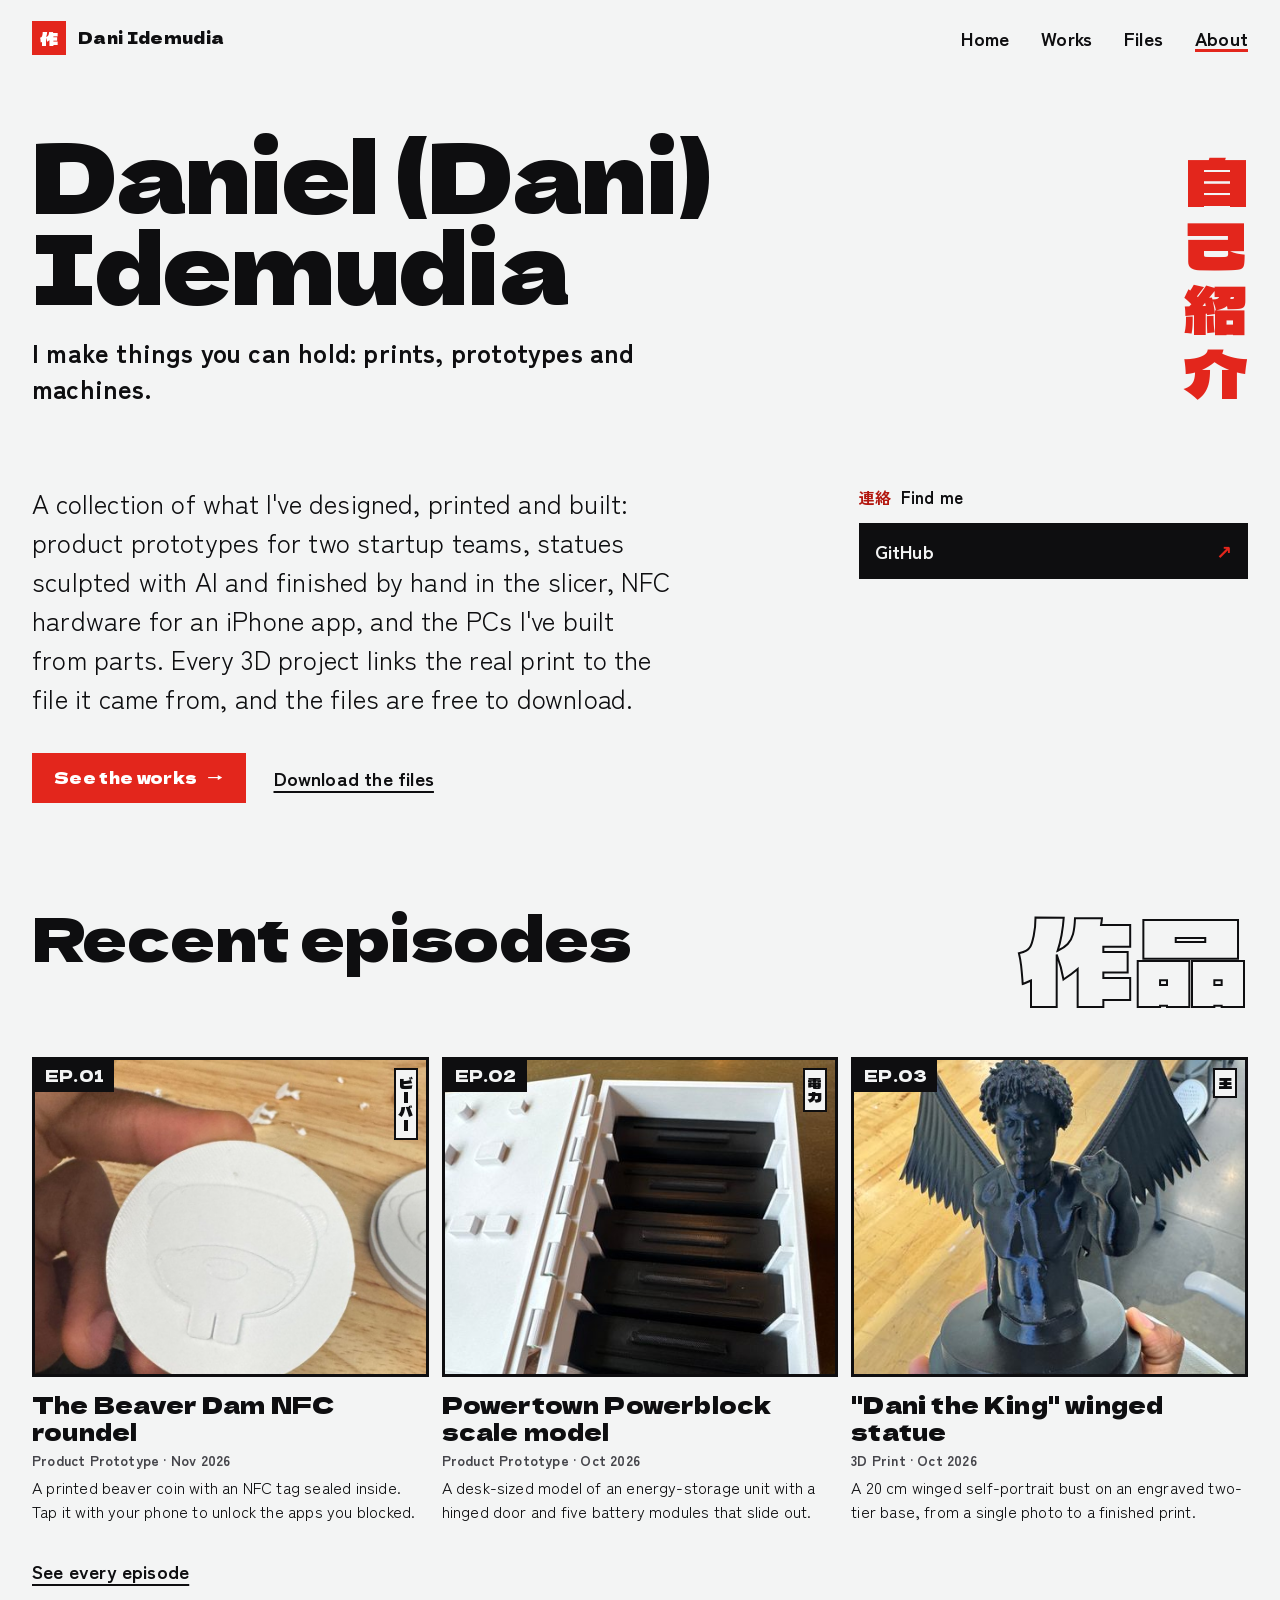
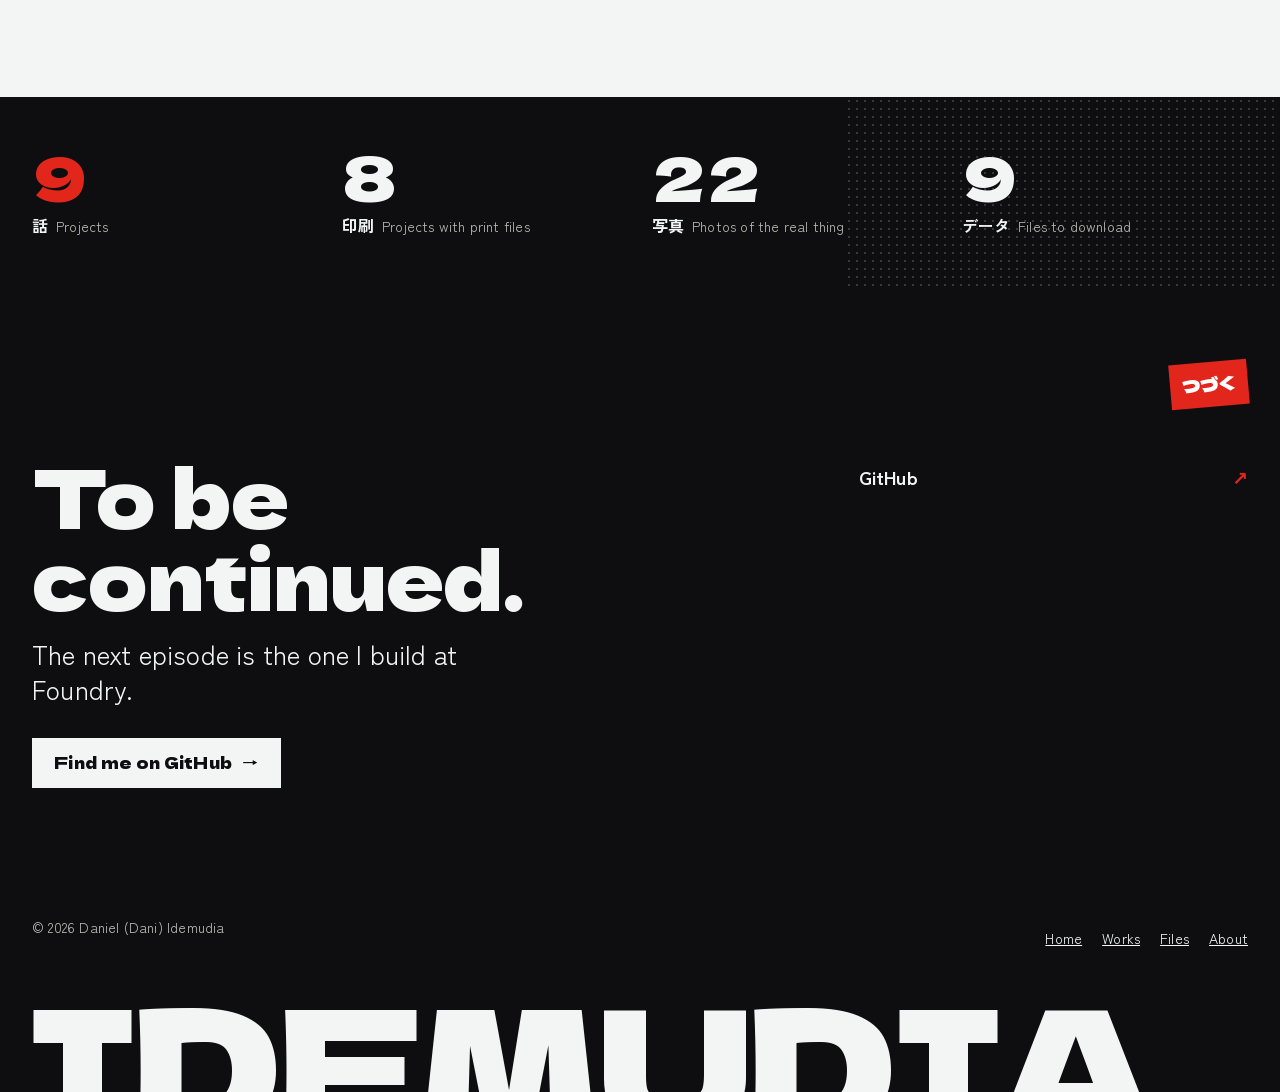
==== about.html @ a68eb62c "Publish Foundry portfolio site Co-Authored-By: Claude Opus 5.5 <noreply@anthropic.com>" ====
<!doctype html>
<html lang="en">
<head>
  <meta charset="utf-8">
  <meta name="viewport" content="width=device-width, initial-scale=1, viewport-fit=cover">
  <title>About · Dani Idemudia</title>
  <meta name="description" content="About Daniel (Dani) Idemudia, maker of prints, prototypes and machines.">
  <meta property="og:title" content="About · Dani Idemudia">
  <meta property="og:description" content="About Daniel (Dani) Idemudia, maker of prints, prototypes and machines.">
  <meta property="og:type" content="website">
  <meta name="theme-color" content="#0e0e10">
  <link rel="icon" href="data:image/svg+xml,%3Csvg xmlns='http://www.w3.org/2000/svg' viewBox='0 0 64 64'%3E%3Crect width='64' height='64' fill='%23e3261c'/%3E%3Ctext x='32' y='46' font-size='40' text-anchor='middle' fill='%23fff' font-family='sans-serif' font-weight='700'%3E%E4%BD%9C%3C/text%3E%3C/svg%3E">
  <link rel="preconnect" href="https://fonts.googleapis.com">
  <link rel="preconnect" href="https://fonts.gstatic.com" crossorigin>
  <link rel="stylesheet" href="https://fonts.googleapis.com/css2?family=Dela+Gothic+One&family=Zen+Kaku+Gothic+New:wght@400;700&display=swap">
  <link rel="stylesheet" href="styles.css">
  <script src="app.js" defer></script>
</head>
<body data-page="about">
  <a class="skip" href="#main">Skip to content</a>

  <header class="bar">
    <a class="bar-mark" href="./">
      <span class="bar-seal" aria-hidden="true" lang="ja">作</span>
      <span class="bar-name" data-bind="short-name">Dani Idemudia</span>
    </a>
    <nav class="bar-nav" aria-label="Main">
      <a href="./">Home</a>
      <a href="./#works">Works</a>
      <a href="files.html">Files</a>
      <a href="about.html" aria-current="page">About</a>
    </nav>
  </header>

  <main id="main" class="about">
    <header class="page-head">
      <h1 class="page-title" data-bind="about-name">Daniel (Dani) Idemudia</h1>
      <p class="page-jp" aria-hidden="true" lang="ja">自己紹介</p>
      <p class="page-lead" data-bind="tagline"></p>
    </header>
    <div class="about-body">
      <div class="about-text">
        <p data-bind="intro"></p>
        <div class="hero-actions">
          <a class="btn" href="./#works">See the works</a>
          <a class="link-arrow" href="files.html">Download the files</a>
        </div>
      </div>
      <aside class="about-links" aria-labelledby="about-links-title">
        <h2 class="about-links-title" id="about-links-title"><span lang="ja" aria-hidden="true">連絡</span>Find me</h2>
        <ul data-bind="about-links"></ul>
      </aside>
    </div>
    <section class="about-work" aria-labelledby="about-work-title">
      <div class="sec-head">
        <h2 class="sec-title" id="about-work-title">Recent episodes</h2>
        <p class="sec-jp" aria-hidden="true" lang="ja">作品</p>
      </div>
      <ol class="cards" data-bind="about-cards"></ol>
      <p class="about-work-more"><a class="link-arrow" href="./#works">See every episode</a></p>
    </section>
    <section class="glance glance--inline" aria-label="At a glance">
      <dl class="glance-list" data-bind="glance"></dl>
    </section>
      <noscript><p class="notice">This portfolio builds its pages from <a href="projects.json">projects.json</a> with a little JavaScript. Turn scripts on to see the work.</p></noscript>
  </main>

  <footer class="end" id="contact" aria-labelledby="end-title">
    <div class="end-top">
      <div class="end-invite">
        <h2 class="end-title" id="end-title">To be continued.</h2>
        <p class="end-line">The next episode is the one I build at Foundry.</p>
        <a class="btn btn--paper" href="about.html" data-bind="primary-contact">Say hello</a>
      </div>
      <ul class="end-links" data-bind="links"></ul>
      <span class="end-stamp" aria-hidden="true" lang="ja">つづく</span>
    </div>
    <div class="end-legal">
      <span data-bind="copyright">© Dani Idemudia</span>
      <nav class="end-nav" aria-label="Footer">
        <a href="./">Home</a>
        <a href="./#works">Works</a>
        <a href="files.html">Files</a>
        <a href="about.html">About</a>
      </nav>
    </div>
    <p class="end-name" aria-hidden="true" data-bind="end-name">IDEMUDIA</p>
  </footer>
</body>
</html>
---- styles.css ----
/* ==========================================================================
   Dani Idemudia · Works
   Manga title-card portfolio. Paper, ink, one vermilion.
   Plain CSS, no build step.
   ========================================================================== */

:root {
  color-scheme: light;

  /* Colour: one ground, one ink, one accent */
  --paper: #f3f4f4;
  --paper-2: #e3e5e6;
  --ink: #0e0e10;
  --ink-2: #44444a;
  --on-ink-2: #b9b9b3;
  --accent: #e3261c;
  --accent-deep: #b3170f;
  --on-accent: #ffffff;

  /* Type */
  --f-display: "Dela Gothic One", "Hiragino Sans", "Yu Gothic", "Noto Sans JP", system-ui, sans-serif;
  --f-text: "Zen Kaku Gothic New", "Hiragino Sans", "Yu Gothic", system-ui, -apple-system, "Segoe UI", Roboto, sans-serif;

  --s-small: 0.875rem;                                   /* 14px */
  --s-body: clamp(1.0625rem, 1rem + 0.25vw, 1.1875rem);  /* 17–19px */
  --s-lead: clamp(1.25rem, 1.1rem + 0.7vw, 1.625rem);    /* 20–26px */
  --s-head: clamp(2rem, 1.3rem + 3.2vw, 4rem);           /* 32–64px */
  --s-mono: clamp(3.5rem, 12.5vw, 15rem);                /* refined by app.js to fill the width */

  /* Space */
  --g: clamp(16px, 3vw, 32px);          /* the one pair of outer margins */
  --col-gap: clamp(12px, 2vw, 24px);
  --gutter: clamp(8px, 1vw, 14px);      /* manga panel gutter */
  --section: clamp(96px, 13vw, 200px);
  --frame: 3px solid var(--ink);
  --tone: radial-gradient(circle at center, var(--ink) 0 1.1px, transparent 1.6px) 0 0 / 7px 7px;

  --ease: cubic-bezier(.16, 1, .3, 1);
}

/* ---------- Reset ---------- */
*, *::before, *::after { box-sizing: border-box; }
html { -webkit-text-size-adjust: 100%; text-size-adjust: 100%; scroll-behavior: smooth; overflow-x: clip; }
body {
  margin: 0;
  overflow-x: clip;
  background: var(--paper);
  color: var(--ink);
  font-family: var(--f-text);
  font-size: var(--s-body);
  line-height: 1.6;
  letter-spacing: 0.01em;
  -webkit-font-smoothing: antialiased;
  text-rendering: optimizeLegibility;
}
img { display: block; max-width: 100%; height: auto; }
button { font: inherit; color: inherit; }
a { color: inherit; }
h1, h2, h3, p, figure, dl, dd, ol, ul { margin: 0; }
ol, ul { padding: 0; }
[hidden] { display: none !important; }
::selection { background: var(--accent); color: var(--on-accent); }
:focus-visible { outline: 3px solid var(--accent); outline-offset: 3px; }
:lang(ja) { font-family: var(--f-display); letter-spacing: 0; }
/* Small Japanese labels read better in the text face; Dela Gothic is for display sizes. */
.notes h2 span[lang], .story-title span[lang], .glance-item dt span[lang], .about-links-title span[lang],
.shot-tag span[lang], .gallery-title span[lang], .pager-home span[lang], .files-teaser-jp {
  font-family: var(--f-text); font-weight: 700;
}

.skip {
  position: absolute; left: var(--g); top: -100px; z-index: 50;
  background: var(--ink); color: var(--paper); padding: 12px 16px; text-decoration: none;
}
.skip:focus { top: 12px; }

/* ---------- Shared pieces ---------- */
.btn {
  display: inline-flex; align-items: center; justify-content: center; gap: 10px;
  min-height: 48px; padding: 12px 22px;
  background: var(--accent); color: var(--on-accent);
  font-family: var(--f-display); font-size: 1rem; letter-spacing: 0.02em;
  text-decoration: none; border: 0; cursor: pointer;
  transition: background-color .2s ease, transform .2s var(--ease);
}
.btn::after { content: "→"; font-family: var(--f-text); font-weight: 700; transition: transform .3s var(--ease); }
.btn:hover { background: var(--accent-deep); }
.btn:hover::after { transform: translateX(4px); }
.btn:active { transform: translateY(2px); }
.btn--paper { background: var(--paper); color: var(--ink); }
.btn--paper:hover { background: var(--accent); color: var(--on-accent); }

.link-arrow {
  display: inline-flex; align-items: center; min-height: 48px; gap: 8px;
  font-weight: 700; text-decoration: underline; text-decoration-thickness: 2px; text-underline-offset: 5px;
  transition: color .2s ease;
}
.link-arrow:hover { color: var(--accent-deep); }

/* ---------- Bar ---------- */
.bar {
  display: flex; align-items: center; justify-content: space-between; gap: 16px;
  padding: 16px var(--g);
}
.bar-mark { display: inline-flex; align-items: center; gap: 12px; text-decoration: none; min-height: 44px; }
.bar-seal {
  display: grid; place-items: center; width: 34px; height: 34px;
  background: var(--accent); color: var(--on-accent); font-size: 18px; line-height: 1;
  transition: transform .4s var(--ease);
}
.bar-mark:hover .bar-seal { transform: rotate(-8deg); }
.bar-name { font-family: var(--f-display); font-size: 1rem; letter-spacing: 0.02em; }
.bar-nav { display: flex; flex-wrap: wrap; justify-content: flex-end; gap: 0 clamp(14px, 3vw, 32px); }
.bar-nav a {
  position: relative; display: inline-flex; align-items: center; min-height: 44px;
  font-weight: 700; text-decoration: none;
}
.bar-nav a::after {
  content: ""; position: absolute; left: 0; right: 0; bottom: 8px; height: 3px; background: var(--accent);
  transform: scaleX(0); transform-origin: left; transition: transform .3s var(--ease);
}
.bar-nav a:hover::after, .bar-nav a[aria-current="page"]::after { transform: scaleX(1); }

/* ---------- Hero: the title card ---------- */
.hero {
  display: grid;
  grid-template-columns: repeat(12, minmax(0, 1fr));
  grid-template-rows: auto 1fr auto;
  column-gap: var(--col-gap);
  padding: 0 var(--g) clamp(24px, 3vw, 40px);
  min-height: calc(100svh - 76px);
  position: relative;
}
.hero-name {
  grid-column: 1 / -1;
  grid-row: 1 / 4;
  display: grid;
  grid-template-rows: subgrid;
  pointer-events: none;
  font-family: var(--f-display);
  font-weight: 400;
  font-size: var(--s-mono);
  line-height: 0.86;
  letter-spacing: -0.02em;
  text-transform: uppercase;
  white-space: nowrap;
}
.hero-line { display: block; width: max-content; }
.hero-line--a { grid-row: 1; justify-self: start; align-self: start; }
.hero-line--b { grid-row: 3; justify-self: end; align-self: end; }
/* furigana: the nickname rides above the given name, like a reading aid in manga */
.hero-name { padding-top: calc(var(--s-lead) * 1.2); }
.hero-name ruby { position: relative; display: inline-block; }
.hero-name rt {
  position: absolute; left: 0.06em; top: 0.02em; transform: translateY(-100%);
  font-family: var(--f-text); font-weight: 700; font-size: var(--s-lead);
  letter-spacing: 0.04em; text-transform: none; color: var(--accent-deep);
  line-height: 1;
}

.hero-stage {
  grid-column: 1 / -1;
  grid-row: 2;
  display: grid;
  grid-template-columns: subgrid;
  align-items: center;
  padding-block: clamp(16px, 2vw, 28px);
  position: relative;
  z-index: 1;
}
.hero-copy { grid-column: 1 / 7; display: grid; gap: 24px; align-content: center; max-width: 36rem; }
.hero-tagline { font-size: var(--s-lead); line-height: 1.3; font-weight: 700; }
.hero-intro { max-width: 34rem; }
.hero-intro:empty { display: none; }
.hero-actions { display: flex; flex-wrap: wrap; align-items: center; gap: 12px 28px; margin-top: 8px; }

.hero-vertical {
  grid-column: 7 / 8;
  justify-self: center;
  writing-mode: vertical-rl;
  font-size: clamp(14px, 1.2vw, 18px);
  letter-spacing: 0.3em;
  color: var(--ink-2);
}

.hero-cover { grid-column: 8 / 13; position: relative; margin-bottom: 40px; padding: clamp(18px, 2.4vw, 32px); max-width: calc(38svh * 4 / 3 + 64px); justify-self: end; width: 100%; }
.hero-burst {
  position: absolute; inset: 0;
  border: var(--frame);
  background:
    radial-gradient(circle at 50% 50%, var(--paper) 0 38%, transparent 38.2%),
    repeating-conic-gradient(from 3deg at 50% 50%, var(--ink) 0 0.7deg, transparent 0.7deg 4.3deg),
    repeating-conic-gradient(from 0deg at 50% 50%, var(--ink) 0 0.35deg, transparent 0.35deg 7.1deg),
    var(--paper);
}
.hero-cover-frame {
  position: relative; display: block; width: 100%; padding: 0; margin: 0;
  border: var(--frame); outline: 10px solid var(--paper);
  background: var(--paper-2); cursor: zoom-in; overflow: hidden;
  aspect-ratio: 4 / 3;
}
.hero-cover-frame img { width: 100%; height: 100%; object-fit: cover; animation: drift 18s ease-in-out infinite alternate; }
@keyframes drift { from { transform: scale(1); } to { transform: scale(1.06) translate(-1%, -1%); } }
.hero-cover-cap {
  position: absolute; left: 0; top: 100%; margin-top: 10px; max-width: calc(100% - 48px); font-size: var(--s-small); color: var(--ink-2);
  background: var(--paper); display: inline-block; padding: 2px 8px 2px 0;
}
.hanko {
  position: absolute; right: 10px; bottom: -14px;
  writing-mode: vertical-rl;
  background: var(--accent); color: var(--on-accent);
  padding: 12px 8px; font-size: clamp(16px, 1.5vw, 22px); line-height: 1;
  transform: rotate(4deg);
}

/* ---------- At a glance ---------- */
.glance { background: var(--ink); color: var(--paper); padding: clamp(28px, 4vw, 48px) var(--g); position: relative; overflow: hidden; }
.glance::after {
  content: ""; position: absolute; right: 0; top: 0; bottom: 0; width: 34%;
  background: radial-gradient(circle at center, var(--paper) 0 1px, transparent 1.5px) 0 0 / 8px 8px;
  opacity: .18; pointer-events: none;
}
.glance-list { position: relative; z-index: 1; display: grid; grid-template-columns: repeat(4, minmax(0, 1fr)); gap: 24px var(--col-gap); }
.glance-item { display: flex; flex-direction: column-reverse; justify-content: flex-end; gap: 6px; }
.glance-item dd { font-family: var(--f-display); font-size: var(--s-head); line-height: 1; font-variant-numeric: tabular-nums; }
.glance-item:first-child dd { color: var(--accent); }
.glance-item dt { font-size: var(--s-small); color: var(--on-ink-2); }
.glance-item dt span[lang] { color: var(--paper); margin-right: 8px; font-size: 1rem; }

/* ---------- Section heads (home, library, about) ---------- */
.featured, .works { padding: var(--section) var(--g) 0; }
.sec-head {
  display: grid; grid-template-columns: repeat(12, minmax(0, 1fr)); column-gap: var(--col-gap);
  align-items: end; margin-bottom: clamp(28px, 4vw, 48px);
}
.sec-title { grid-column: 1 / 9; grid-row: 1; font-family: var(--f-display); font-weight: 400; font-size: var(--s-head); line-height: 1; letter-spacing: -0.01em; }
.sec-note { grid-column: 1 / 7; grid-row: 2; margin-top: 20px; max-width: 38rem; }
.sec-jp {
  grid-column: 9 / 13; grid-row: 1 / 3; justify-self: end;
  font-size: clamp(3.5rem, 9vw, 8.5rem); line-height: .9;
  color: transparent; -webkit-text-stroke: 2px var(--ink);
}

.chips { display: flex; flex-wrap: wrap; gap: 10px; margin-bottom: 14px; }
.chip {
  min-height: 44px; padding: 8px 16px;
  background: var(--paper); border: 2px solid var(--ink); cursor: pointer;
  font-weight: 700; font-size: 0.9375rem; line-height: 1.2;
  transition: background-color .2s ease, color .2s ease, transform .2s var(--ease);
}
.chip:hover { background: var(--paper-2); }
.chip:active { transform: translateY(2px); }
.chip[aria-pressed="true"] { background: var(--ink); color: var(--paper); }
.chip-count { font-weight: 400; margin-left: 6px; opacity: .75; }
.filter-status { min-height: 1.6em; font-size: var(--s-small); color: var(--ink-2); margin-bottom: 18px; }

/* ---------- Cards: a manga page of unequal panels, every row full (spans set by app.js) ---------- */
.cards {
  list-style: none;
  display: grid; grid-template-columns: repeat(6, minmax(0, 1fr));
  gap: clamp(28px, 3vw, 40px) var(--gutter);
}
.cards > li { grid-column: span var(--c, 2); min-width: 0; }
.card-link { display: grid; gap: 14px; height: 100%; align-content: start; text-decoration: none; color: var(--ink); }
.card-frame {
  position: relative; display: block; overflow: hidden;
  border: var(--frame); background: var(--paper-2);
  aspect-ratio: calc(var(--c, 2) * 0.62) / 1;     /* equal heights across a row */
}
.card-frame img { width: 100%; height: 100%; object-fit: cover; transition: transform .6s var(--ease); }
.card-link:hover .card-frame img, .card-link:focus-visible .card-frame img { transform: scale(1.05); }
.card-ep {
  position: absolute; left: 0; top: 0; z-index: 1;
  background: var(--ink); color: var(--paper);
  font-family: var(--f-display); font-size: clamp(14px, 1.2vw, 18px); line-height: 1;
  padding: 8px 10px 9px;
  transition: background-color .2s ease;
}
.card-link:hover .card-ep, .card-link:focus-visible .card-ep { background: var(--accent); }
.card-jp {
  position: absolute; right: 8px; top: 8px; z-index: 1; writing-mode: vertical-rl;
  background: var(--paper); border: 2px solid var(--ink); padding: 6px 3px; font-size: 14px; line-height: 1;
}
.card-body { display: grid; gap: 4px; }
.card-title {
  font-family: var(--f-display); font-size: clamp(1.125rem, 0.9rem + 0.7vw, 1.5rem); line-height: 1.15;
  text-decoration: underline; text-decoration-color: transparent; text-decoration-thickness: 3px; text-underline-offset: 4px;
  transition: text-decoration-color .2s ease;
}
.card-link:hover .card-title { text-decoration-color: var(--accent); }
.card-meta { font-size: var(--s-small); color: var(--ink-2); font-weight: 700; }
.card-sum { font-size: 1rem; line-height: 1.5; max-width: 40rem; }

/* Featured: one tall panel and two stacked beside it */
.featured-grid {
  list-style: none;
  display: grid; grid-template-columns: repeat(12, minmax(0, 1fr)); grid-template-rows: auto auto;
  gap: clamp(28px, 3vw, 40px) var(--col-gap);
}
.feature--1 { grid-column: 1 / 8; grid-row: 1 / 3; }
.feature--2, .feature--3 { grid-column: 8 / 13; }
.feature .card-frame { aspect-ratio: 16 / 10; }
.feature--1 .card-link { grid-template-rows: 1fr auto; }
.feature--1 .card-frame { aspect-ratio: auto; min-height: 320px; height: 100%; }
.feature--1 .card-title { font-size: clamp(1.5rem, 1rem + 1.6vw, 2.5rem); }
.feature--1 .card-sum { font-size: var(--s-body); }
.feature .card-ep { font-size: clamp(16px, 1.6vw, 24px); padding: 10px 12px 11px; }

/* Gallery panels (project pages) */
.panels {
  list-style: none;
  display: grid;
  grid-template-columns: repeat(6, minmax(0, 1fr));
  grid-auto-rows: clamp(150px, 16vw, 240px);
  grid-auto-flow: dense;
  gap: var(--gutter);
}
.panels > li { grid-column: span var(--c, 2); grid-row: span var(--r, 1); min-width: 0; }
.tile img { width: 100%; height: 100%; object-fit: cover; transition: transform .6s var(--ease); }
.tile:hover img, .tile:focus-visible img { transform: scale(1.05); }

/* Missing image: a tone panel with the alt text, so a broken path never shows a broken icon */
.is-missing { background: var(--tone), var(--paper-2) !important; display: grid; place-items: center; }
.is-missing img { display: none; }
.missing-note {
  max-width: 80%; background: var(--paper); border: 2px solid var(--ink);
  padding: 6px 10px; font-size: 13px; line-height: 1.35; text-align: center;
}

/* ---------- Chapters ---------- */
.work { padding-bottom: var(--section); }
.chapter { padding: 0 var(--g); }
.crumb { padding: 4px var(--g) 20px; font-size: var(--s-small); color: var(--ink-2); }
.crumb a { color: var(--ink); font-weight: 700; }
.crumb a:hover { color: var(--accent-deep); }

.ch-head {
  margin-inline: calc(var(--g) * -1);
  padding: clamp(36px, 6vw, 80px) var(--g);
  background: var(--ink); color: var(--paper);
  display: grid; grid-template-columns: repeat(12, minmax(0, 1fr)); column-gap: var(--col-gap);
  position: relative; overflow: hidden;
}
/* speed lines streaking in from the right */
.ch-head::before {
  content: ""; position: absolute; inset: 0 0 0 45%;
  background:
    repeating-linear-gradient(180deg, transparent 0 11px, rgba(244,244,241,.10) 11px 12px, transparent 12px 19px, rgba(244,244,241,.06) 19px 21px, transparent 21px 37px);
  -webkit-mask: linear-gradient(90deg, transparent, #000 60%);
          mask: linear-gradient(90deg, transparent, #000 60%);
  pointer-events: none;
}
.ch-ep {
  grid-column: 1 / 10; position: relative;
  font-family: var(--f-display); font-size: clamp(3.5rem, 9vw, 8.5rem); line-height: .9; color: var(--accent);
  font-variant-numeric: tabular-nums;
}
.ch-ep span { font-size: .42em; vertical-align: .9em; margin-right: .08em; color: var(--paper); }
.ch-title {
  grid-column: 1 / 11; position: relative; margin-top: clamp(14px, 2vw, 24px);
  font-family: var(--f-display); font-weight: 400; font-size: clamp(1.625rem, 0.9rem + 3vw, 3.5rem); line-height: 1.05; letter-spacing: -0.01em;
  text-wrap: balance;
}
.ch-jp {
  grid-column: 11 / 13; grid-row: 1 / 4; justify-self: end; align-self: start; position: relative;
  writing-mode: vertical-rl; font-size: clamp(3.5rem, 8vw, 8rem); line-height: 1;
  color: transparent; -webkit-text-stroke: 1.5px var(--paper);
}
.ch-meta {
  grid-column: 1 / 11; position: relative; margin-top: clamp(24px, 3vw, 36px);
  display: flex; flex-wrap: wrap; gap: 12px clamp(24px, 4vw, 56px);
}
.ch-meta div { display: grid; gap: 2px; }
.ch-meta dt { font-size: var(--s-small); color: var(--on-ink-2); }
.ch-meta dd { font-weight: 700; }

.ch-summary {
  max-width: 44rem; margin-top: clamp(36px, 5vw, 64px);
  font-size: var(--s-lead); line-height: 1.4; font-weight: 700;
}

/* The file → the real print */
.compare {
  margin-top: clamp(36px, 5vw, 64px);
  display: grid; grid-template-columns: minmax(0, 5fr) minmax(48px, 1.2fr) minmax(0, 6fr);
  align-items: center; gap: var(--col-gap);
}
.compare--single { grid-template-columns: minmax(0, 1fr); }
.compare--single .shot { max-width: 60rem; }
.shot { position: relative; }
.shot-frame {
  display: block; width: 100%; padding: 0; margin: 0; cursor: zoom-in;
  border: var(--frame); background: var(--paper-2); overflow: hidden; aspect-ratio: 4 / 3;
}
.shot-frame img { width: 100%; height: 100%; object-fit: cover; transition: transform .6s var(--ease); }
.shot-frame:hover img { transform: scale(1.04); }
.shot--file .shot-frame { background: var(--paper-2); }
.shot-tag {
  position: absolute; left: -6px; top: -16px; z-index: 1;
  font-family: var(--f-display); font-size: clamp(14px, 1.2vw, 17px); line-height: 1;
  padding: 9px 12px 10px; background: var(--ink); color: var(--paper);
}
.shot--print .shot-tag { background: var(--accent); color: var(--on-accent); }
.shot-tag span[lang] { margin-right: 8px; }
.shot figcaption { margin-top: 12px; font-size: var(--s-small); color: var(--ink-2); }
.compare-arrow { width: 100%; max-width: 120px; justify-self: center; }
.compare-arrow svg { width: 100%; height: auto; overflow: visible; }
.compare-arrow .ar-line { stroke: var(--ink); stroke-width: 3; stroke-linecap: square; }
.compare-arrow .ar-head { fill: var(--accent); }
.compare-arrow p { text-align: center; font-size: 13px; color: var(--ink-2); margin-top: 6px; }

/* Story + notes */
.ch-body {
  margin-top: clamp(48px, 7vw, 96px);
  display: grid; grid-template-columns: repeat(12, minmax(0, 1fr)); column-gap: var(--col-gap); row-gap: 48px;
}
.story { grid-column: 1 / 8; display: grid; gap: 1.1em; max-width: 40rem; align-content: start; }
.notes { grid-column: 9 / 13; display: grid; gap: 36px; align-content: start; }
.notes h2, .story-title { font-size: 1.0625rem; font-weight: 700; margin-bottom: 12px; display: flex; align-items: baseline; gap: 10px; }
.story-title { margin-bottom: 4px; }
.notes h2 span[lang], .story-title span[lang] { color: var(--accent-deep); font-size: 1rem; }
.highlights { list-style: none; display: grid; gap: 10px; }
.highlights li { position: relative; padding-left: 22px; }
.highlights li::before { content: ""; position: absolute; left: 0; top: .62em; width: 10px; height: 10px; background: var(--accent); }
.tools { list-style: none; display: flex; flex-wrap: wrap; gap: 8px; }
.tools li { background: var(--paper-2); padding: 4px 10px; font-size: 0.9375rem; }
.files { list-style: none; display: grid; gap: 8px; }
.file {
  display: grid; grid-template-columns: minmax(0, 1fr) auto; align-items: center; gap: 2px 16px;
  min-height: 56px; padding: 10px 14px; text-decoration: none;
  background: var(--ink); color: var(--paper);
  transition: background-color .2s ease, transform .2s var(--ease);
}
.file:hover { background: var(--accent); color: var(--on-accent); }
.file:active { transform: translateY(2px); }
.file-label { font-weight: 700; line-height: 1.3; overflow-wrap: anywhere; }
.file-meta { grid-column: 1; font-size: 13px; opacity: .8; }
.file-icon { grid-column: 2; grid-row: 1 / 3; width: 22px; height: 22px; }
.file-icon path { fill: none; stroke: currentColor; stroke-width: 2.5; stroke-linecap: square; }

/* Galleries: the real print, the file */
.gallery { margin-top: clamp(64px, 9vw, 128px); }
.gallery-head { display: flex; flex-wrap: wrap; align-items: baseline; gap: 8px 20px; margin-bottom: 20px; }
.gallery-title {
  display: inline-flex; align-items: baseline; gap: 10px;
  font-family: var(--f-display); font-weight: 400; font-size: clamp(1.375rem, 1rem + 1.4vw, 2.25rem); line-height: 1.1;
  background: var(--accent); color: var(--on-accent); padding: 8px 14px 10px;
}
.gallery--file .gallery-title { background: var(--ink); color: var(--paper); }
.gallery-title span[lang] { font-size: .6em; }
.gallery-note { color: var(--ink-2); font-size: var(--s-small); }
.tile {
  position: relative; display: block; width: 100%; height: 100%; padding: 0; margin: 0;
  border: var(--frame); background: var(--paper-2); overflow: hidden; cursor: zoom-in;
}

/* Prev / next */
.pager {
  margin: clamp(80px, 10vw, 144px) var(--g) 0;
  display: grid; grid-template-columns: 1fr auto 1fr; align-items: stretch; gap: var(--gutter);
}
.pager-link {
  display: grid; gap: 6px; align-content: center; min-height: 112px; padding: 18px 22px;
  background: var(--ink); color: var(--paper); text-decoration: none;
  transition: background-color .2s ease, transform .2s var(--ease);
}
.pager-link--next { text-align: right; }
.pager-link:hover { background: var(--accent); }
.pager-link:active { transform: translateY(2px); }
.pager-link--empty { background: transparent; }
.pager-dir { font-family: var(--f-display); font-size: clamp(1.25rem, 1rem + 1vw, 2rem); line-height: 1; }
.pager-title { font-weight: 700; line-height: 1.3; }
.pager-home {
  display: grid; place-items: center; align-content: center; gap: 6px; padding: 12px 22px; min-height: 112px;
  border: var(--frame); text-decoration: none; font-weight: 700; text-align: center;
  transition: background-color .2s ease;
}
.pager-home span[lang] { font-size: 1.5rem; line-height: 1; color: var(--accent-deep); }
.pager-home:hover { background: var(--paper-2); }

/* Unknown episode */
.lost { padding: clamp(32px, 6vw, 96px) var(--g) var(--section); position: relative; overflow: hidden; }
.lost-jp {
  font-size: clamp(5rem, 18vw, 16rem); line-height: .9;
  color: transparent; -webkit-text-stroke: 2px var(--ink);
}
.lost-title { margin-top: 20px; font-family: var(--f-display); font-weight: 400; font-size: var(--s-head); line-height: 1.05; max-width: 22ch; }
.lost-text { margin: 20px 0 28px; font-size: var(--s-lead); max-width: 36rem; }
.lost-list { list-style: none; margin-top: clamp(48px, 6vw, 80px); display: grid; grid-template-columns: repeat(auto-fill, minmax(min(100%, 260px), 1fr)); gap: 8px var(--col-gap); }
.lost-list a { display: flex; gap: 12px; align-items: baseline; min-height: 44px; padding: 8px 0; font-weight: 700; text-decoration: none; }
.lost-list a span { font-family: var(--f-display); color: var(--accent-deep); }
.lost-list a:hover { color: var(--accent-deep); }

/* ---------- Page heads (files, about) ---------- */
.page-head {
  padding: clamp(24px, 4vw, 56px) var(--g) clamp(40px, 6vw, 80px);
  display: grid; grid-template-columns: repeat(12, minmax(0, 1fr)); column-gap: var(--col-gap); align-items: end;
}
.page-title { grid-column: 1 / 10; grid-row: 1; font-family: var(--f-display); font-weight: 400; font-size: clamp(2.5rem, 1.2rem + 6vw, 7rem); line-height: .95; letter-spacing: -0.02em; }
.page-jp { grid-column: 10 / 13; grid-row: 1 / 3; justify-self: end; writing-mode: vertical-rl; font-size: clamp(2.5rem, 5vw, 4.5rem); line-height: 1; color: var(--accent); }
.page-lead { grid-column: 1 / 8; grid-row: 2; margin-top: 24px; font-size: var(--s-lead); line-height: 1.4; font-weight: 700; max-width: 40rem; }

/* File library */
.library { padding-bottom: var(--section); }
.library-groups { padding: 0 var(--g); display: grid; gap: clamp(40px, 5vw, 64px); }
.lib-group {
  display: grid; grid-template-columns: repeat(12, minmax(0, 1fr)); column-gap: var(--col-gap); row-gap: 16px;
  align-items: start; padding-top: clamp(24px, 3vw, 36px);
  border-top: 6px solid var(--ink);
}
.lib-cover { grid-column: 1 / 4; grid-row: 1 / 3; position: relative; display: block; aspect-ratio: 4 / 3; border: var(--frame); overflow: hidden; background: var(--paper-2); }
.lib-cover img { width: 100%; height: 100%; object-fit: cover; transition: transform .6s var(--ease); }
.lib-group:hover .lib-cover img { transform: scale(1.05); }
.lib-text { grid-column: 4 / 8; }
.lib-title { font-family: var(--f-display); font-weight: 400; font-size: clamp(1.25rem, 1rem + 0.8vw, 1.875rem); line-height: 1.1; text-wrap: balance; }
.lib-title a { text-decoration: none; }
.lib-title a:hover { color: var(--accent-deep); text-decoration: underline; text-decoration-thickness: 3px; text-underline-offset: 4px; }
.lib-meta { margin-top: 8px; font-size: var(--s-small); color: var(--ink-2); font-weight: 700; }
.lib-files { grid-column: 8 / 13; grid-row: 1 / 3; }

/* Home teasers: about + files */
.teasers {
  padding: var(--section) var(--g) var(--section);
  display: grid; grid-template-columns: repeat(12, minmax(0, 1fr)); column-gap: var(--col-gap); row-gap: 64px;
}
.about-teaser .sec-title, .files-teaser .sec-title { grid-column: auto; grid-row: auto; padding-right: 0; }
.files-teaser .btn { max-width: 100%; }
.about-teaser { grid-column: 1 / 7; display: grid; gap: 20px; align-content: start; justify-items: start; }
.about-teaser-text { font-size: var(--s-lead); line-height: 1.45; max-width: 38rem; }
.files-teaser {
  grid-column: 8 / 13; position: relative; display: grid; gap: 18px; align-content: start; justify-items: start;
  background: var(--paper-2); padding: clamp(24px, 3vw, 40px); overflow: hidden;
}
.files-teaser::before {
  content: ""; position: absolute; right: 0; bottom: 0; width: 55%; height: 60%;
  background: radial-gradient(circle at center, var(--ink) 0 1px, transparent 1.5px) 0 0 / 8px 8px;
  opacity: .14; pointer-events: none;
}
.files-teaser > * { position: relative; }
.files-teaser-jp { font-size: 1.25rem; color: var(--accent-deep); line-height: 1; }
.files-teaser-text { max-width: 30rem; }
.files-teaser-list { list-style: none; width: 100%; display: grid; gap: 6px; }
.files-teaser-list a {
  display: grid; grid-template-columns: auto minmax(0, 1fr); column-gap: 12px; padding: 10px 12px;
  background: var(--paper); text-decoration: none; transition: background-color .2s ease, color .2s ease;
}
.files-teaser-list a:hover { background: var(--ink); color: var(--paper); }
.fts-ep { font-family: var(--f-display); grid-row: 1 / 3; color: var(--accent-deep); }
.files-teaser-list a:hover .fts-ep { color: var(--accent); }
.fts-label { font-weight: 700; line-height: 1.3; overflow-wrap: anywhere; }
.fts-meta { font-size: 13px; }
.btn--ink { background: var(--ink); color: var(--paper); }
.btn--ink:hover { background: var(--accent); color: var(--on-accent); }

/* About page */
.about { padding-bottom: 0; }
.about-work { padding: 0 var(--g) clamp(64px, 8vw, 120px); }
.about-work-more { margin-top: 24px; }
.about-body {
  padding: 0 var(--g) clamp(64px, 8vw, 120px);
  display: grid; grid-template-columns: repeat(12, minmax(0, 1fr)); column-gap: var(--col-gap); row-gap: 48px;
}
.about-text { grid-column: 1 / 8; display: grid; gap: 28px; align-content: start; }
.about-text > p { font-size: var(--s-lead); line-height: 1.5; max-width: 40rem; }
.about-links { grid-column: 9 / 13; }
.about-links-title { display: flex; gap: 10px; align-items: baseline; font-size: 1.0625rem; font-weight: 700; margin-bottom: 12px; }
.about-links-title span[lang] { color: var(--accent-deep); font-size: 1rem; }
.about-links ul { list-style: none; display: grid; gap: 8px; }
.about-links a {
  display: flex; justify-content: space-between; align-items: center; min-height: 56px; padding: 10px 16px;
  background: var(--ink); color: var(--paper); font-weight: 700; text-decoration: none;
  transition: background-color .2s ease;
}
.about-links a::after { content: "↗"; color: var(--accent); transition: color .2s ease; }
.about-links a:hover { background: var(--accent); }
.about-links a:hover::after { color: var(--paper); }

.notice { padding: var(--section) var(--g); max-width: 44rem; font-size: var(--s-lead); }

/* ---------- Footer: to be continued ---------- */
.end { background: var(--ink); color: var(--paper); overflow: hidden; padding: var(--section) var(--g) 0; position: relative; }
.end-top {
  display: grid; grid-template-columns: repeat(12, minmax(0, 1fr)); column-gap: var(--col-gap); row-gap: 48px;
  position: relative;
}
.end-invite { grid-column: 1 / 8; display: grid; gap: 20px; justify-items: start; }
.end-title { font-family: var(--f-display); font-weight: 400; font-size: clamp(2.5rem, 1.5rem + 4.5vw, 5.5rem); line-height: 1; letter-spacing: -0.01em; }
.end-line { font-size: var(--s-lead); line-height: 1.35; max-width: 30rem; color: var(--paper); }
.end-invite .btn { margin-top: 12px; }
.end-links { grid-column: 9 / 13; list-style: none; display: grid; gap: 4px; align-content: start; }
.end-links a {
  display: flex; align-items: center; justify-content: space-between; gap: 12px; min-height: 48px;
  font-size: var(--s-body); font-weight: 700; text-decoration: none;
  transition: color .2s ease, padding .3s var(--ease);
}
.end-links a::after { content: "↗"; color: var(--accent); }
.end-links a:hover { color: var(--accent); }
.end-stamp {
  position: absolute; right: 0; top: calc(var(--section) * -0.55);
  background: var(--accent); color: var(--on-accent); padding: 8px 12px; font-size: 18px; transform: rotate(-5deg);
}
.end-legal {
  display: flex; flex-wrap: wrap; justify-content: space-between; gap: 8px 24px;
  margin-top: clamp(72px, 10vw, 140px); font-size: var(--s-small); color: var(--on-ink-2); position: relative; z-index: 1;
}
.end-legal a { color: var(--paper); min-height: 44px; display: inline-flex; align-items: center; }
.end-nav { display: flex; flex-wrap: wrap; gap: 4px 20px; }
.end-name {
  font-family: var(--f-display); font-size: calc((100vw - 2 * var(--g)) / 7.2); line-height: .8; white-space: nowrap; text-transform: uppercase;
  letter-spacing: -0.03em; margin-left: -0.03em;
  transform: translateY(26%); margin-top: -0.02em;
  color: var(--paper);
  user-select: none;
}

/* ---------- Lightbox ---------- */
.lb {
  width: 100vw; height: 100dvh; max-width: none; max-height: none; margin: 0; padding: 0; border: 0;
  background: var(--ink); color: var(--paper);
  overscroll-behavior: contain;
}
.lb::backdrop { background: var(--ink); }
.lb[open] { animation: lb-in .35s var(--ease); }
@keyframes lb-in { from { opacity: 0; } to { opacity: 1; } }
.lb-inner { height: 100%; display: grid; grid-template-rows: auto minmax(0, 1fr) auto; padding: 12px var(--g) 16px; gap: 12px; }
.lb-top { display: flex; align-items: center; justify-content: space-between; gap: 16px; }
.lb-count { font-family: var(--f-display); font-size: 1rem; font-variant-numeric: tabular-nums; }
.lb-figure { min-height: 0; display: grid; grid-template-rows: minmax(0, 1fr) auto; gap: 14px; touch-action: pan-y; }
.lb-img { width: 100%; height: 100%; object-fit: contain; min-height: 0; user-select: none; -webkit-user-drag: none; }
.lb-img.is-swapping { animation: lb-swap .3s var(--ease); }
@keyframes lb-swap { from { opacity: 0; transform: translateX(calc(var(--dir, 1) * 24px)); } to { opacity: 1; transform: none; } }
.lb-cap { display: flex; flex-wrap: wrap; align-items: baseline; gap: 6px 12px; max-width: 60rem; }
.lb-tag { font-family: var(--f-display); font-size: 14px; background: var(--accent); color: var(--on-accent); padding: 4px 8px; }
.lb-tag:empty { display: none; }
.lb-tag[data-kind="file"] { background: var(--paper); color: var(--ink); }
.lb-nav { display: flex; justify-content: space-between; gap: 12px; }
.lb-btn {
  display: grid; place-items: center; width: 52px; height: 52px; padding: 0; cursor: pointer;
  background: transparent; border: 2px solid var(--paper); color: var(--paper);
  transition: background-color .2s ease, color .2s ease, transform .2s var(--ease);
}
.lb-btn:hover { background: var(--paper); color: var(--ink); }
.lb-btn:active { transform: scale(.94); }
.lb-btn svg { width: 22px; height: 22px; }
.lb-btn path { fill: none; stroke: currentColor; stroke-width: 2.5; stroke-linecap: square; }
.lb-btn[disabled] { opacity: .3; cursor: default; }
html.lb-open { overflow: hidden; }

/* ---------- Motion (added by app.js only when motion is welcome) ---------- */
.js-motion .hero-line--a { animation: slide-l .9s var(--ease) both; }
.js-motion .hero-line--b { animation: slide-r .9s var(--ease) .12s both; }
.js-motion .hero-copy > * { animation: rise .8s var(--ease) both; }
.js-motion .hero-copy > :nth-child(2) { animation-delay: .28s; }
.js-motion .hero-copy > :nth-child(3) { animation-delay: .36s; }
.js-motion .hero-copy > :nth-child(1) { animation-delay: .2s; }
.js-motion .hero-cover { animation: rise .9s var(--ease) .3s both; }
.js-motion .hanko { animation: stamp .5s cubic-bezier(.5, 0, .75, 0) .9s both; }
@keyframes slide-l { from { opacity: 0; transform: translateX(-6vw); } to { opacity: 1; transform: none; } }
@keyframes slide-r { from { opacity: 0; transform: translateX(6vw); } to { opacity: 1; transform: none; } }
@keyframes rise { from { opacity: 0; transform: translateY(24px); } to { opacity: 1; transform: none; } }
@keyframes stamp { from { opacity: 0; transform: rotate(4deg) scale(1.8); } to { opacity: 1; transform: rotate(4deg) scale(1); } }

.js-motion [data-reveal] {
  opacity: 0; transform: translateY(24px);
  transition: opacity .8s var(--ease), transform .8s var(--ease);
  transition-delay: calc(var(--i, 0) * 80ms);
}
/* The wipe clips the child, not the observed element: IntersectionObserver honours clip-path. */
.js-motion [data-reveal="wipe"] { opacity: 1; transform: none; transition: none; }
.js-motion [data-reveal="wipe"] > * {
  clip-path: inset(100% 0 0 0);
  transition: clip-path 1.1s var(--ease);
  transition-delay: calc(var(--i, 0) * 70ms);
}
.js-motion [data-reveal].is-in { opacity: 1; transform: none; }
.js-motion [data-reveal="wipe"].is-in > * { clip-path: inset(0 0 0 0); }

@media (prefers-reduced-motion: reduce) {
  html { scroll-behavior: auto; }
  *, *::before, *::after { animation: none !important; transition-duration: .01ms !important; transition-delay: 0s !important; }
  [data-reveal], [data-reveal] > * { opacity: 1 !important; transform: none !important; clip-path: none !important; }
}

/* ---------- Tablet ---------- */
@media (max-width: 1000px) {
  .hero-copy { grid-column: 1 / 7; }
  .hero-vertical { display: none; }
  .hero-cover { grid-column: 7 / 13; }
  .glance-list { grid-template-columns: repeat(2, minmax(0, 1fr)); }
  .story { grid-column: 1 / 8; }
  .notes { grid-column: 8 / 13; }
  .lib-cover { grid-column: 1 / 5; }
  .lib-text { grid-column: 5 / 13; }
  .lib-files { grid-column: 5 / 13; grid-row: 2; }
  .about-teaser { grid-column: 1 / -1; }
  .files-teaser { grid-column: 1 / -1; }
}

/* ---------- Phone ---------- */
@media (max-width: 759px) {
  .hero { display: flex; flex-direction: column; min-height: 0; }
  .hero-name { display: block; padding-top: 8px; }
  .hero-line--b { margin-left: auto; }
  .hero-stage { display: flex; flex-direction: column; gap: 36px; padding-block: 28px 8px; }
  .hero-copy { gap: 18px; }
  .hero-cover { padding: 14px; }
  .hanko { right: 8px; }

  .bar { align-items: flex-start; padding-block: 12px; }
  .bar-name { display: none; }
  .bar-nav { gap: 0 18px; }
  .bar-nav a { font-size: 0.9375rem; }

  .sec-head { display: block; position: relative; }
  .sec-jp { position: absolute; right: 0; top: 0; writing-mode: vertical-rl; white-space: nowrap; font-size: 2.75rem; -webkit-text-stroke-width: 1.5px; }
  .sec-title, .sec-note { padding-right: 3.5rem; }

  .featured-grid { display: grid; grid-template-columns: minmax(0, 1fr); }
  .feature--1, .feature--2, .feature--3 { grid-column: 1 / -1; grid-row: auto; }
  .feature--1 .card-frame { aspect-ratio: 4 / 3; min-height: 0; height: auto; }
  .cards { grid-template-columns: minmax(0, 1fr); gap: 36px; }
  .cards > li { grid-column: 1 / -1; }
  .cards .card-frame { aspect-ratio: 16 / 10; }

  .panels { grid-template-columns: repeat(2, minmax(0, 1fr)); grid-auto-rows: 42vw; }
  .panels > li { grid-column: span var(--cm, 1); grid-row: span var(--rm, 1); }

  .pager { grid-template-columns: 1fr 1fr; }
  .pager-home { grid-column: 1 / -1; grid-row: 2; min-height: 64px; display: flex; gap: 10px; }
  .pager-link { min-height: 96px; padding: 14px 16px; }

  .page-head { display: block; position: relative; }
  .page-jp { position: absolute; right: calc(var(--g) + 6px); top: clamp(24px, 4vw, 56px); font-size: 2rem; }
  .page-title { padding-right: 3rem; }
  .lib-group { grid-template-columns: minmax(0, 1fr); }
  .lib-cover, .lib-text, .lib-files { grid-column: 1 / -1; grid-row: auto; }
  .lib-cover { aspect-ratio: 16 / 9; }
  .teasers { grid-template-columns: minmax(0, 1fr); }
  .about-body { grid-template-columns: minmax(0, 1fr); }
  .about-text, .about-links { grid-column: 1 / -1; }

  .ch-head { display: block; }
  .ch-jp { position: absolute; right: var(--g); top: 40px; writing-mode: horizontal-tb; font-size: 2rem; -webkit-text-stroke-width: 1.2px; }
  .ch-ep { padding-right: 8.5rem; }
  .compare { grid-template-columns: minmax(0, 1fr); gap: 28px; }
  .compare-arrow { max-width: 72px; transform: rotate(90deg); margin-block: -8px; }
  .compare-arrow p { display: none; }

  .ch-body { display: grid; grid-template-columns: minmax(0, 1fr); }
  .story, .notes { grid-column: 1 / -1; }

  .end-top { display: grid; grid-template-columns: minmax(0, 1fr); }
  .end-invite, .end-links { grid-column: 1 / -1; }
  .end-legal { flex-direction: column-reverse; }
  .end-invite .btn { width: 100%; }
  .end-stamp { top: calc(var(--section) * -0.6); }
}
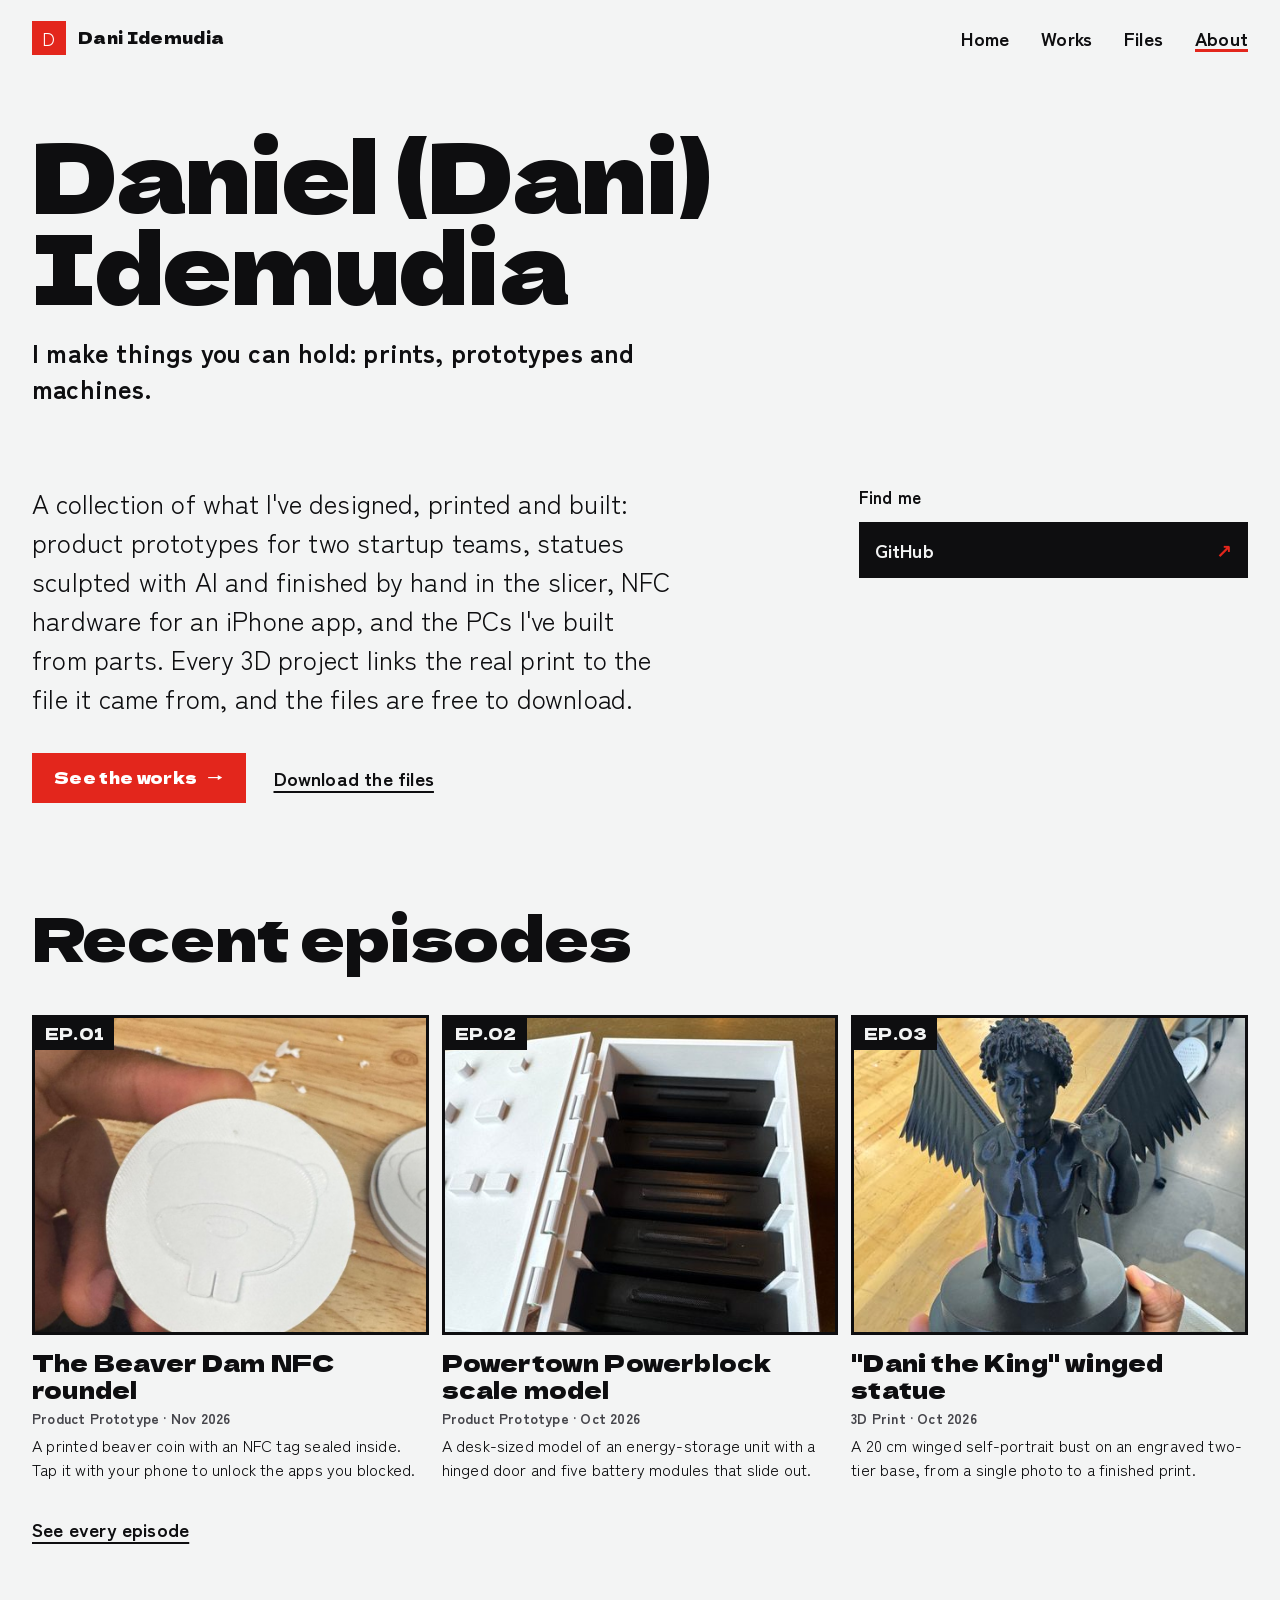
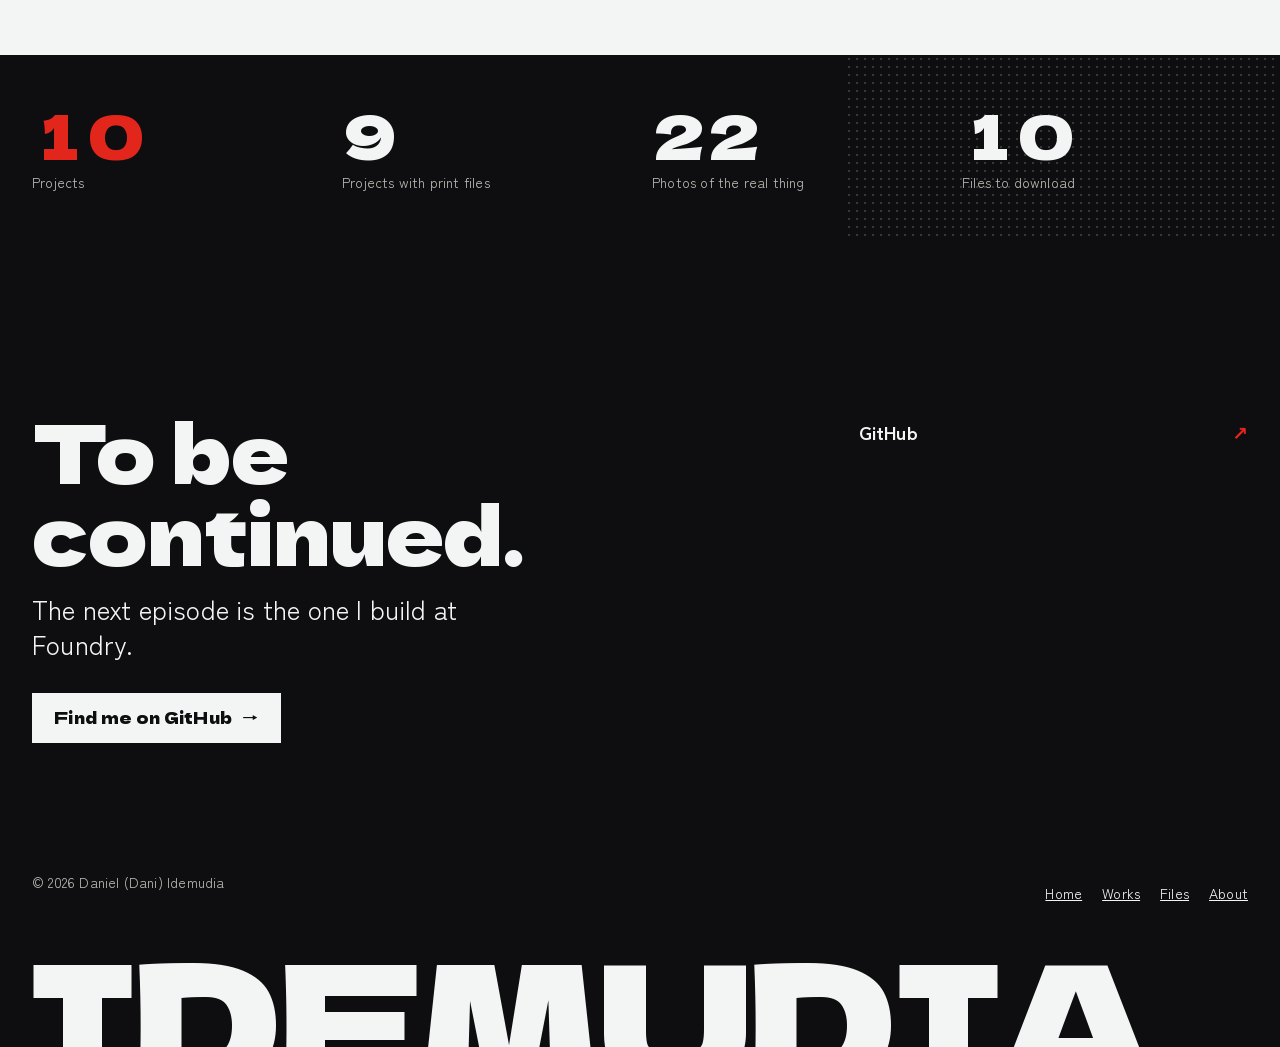
==== commit 3e271449: "Drop Japanese text and role lines; add Nico bust; tighter Beaver Dam cover Co-Authored-By: Claude Op" ====
--- a/about.html
+++ b/about.html
@@ -21,7 +21,7 @@
 
   <header class="bar">
     <a class="bar-mark" href="./">
-      <span class="bar-seal" aria-hidden="true" lang="ja">作</span>
+      <span class="bar-seal" aria-hidden="true">D</span>
       <span class="bar-name" data-bind="short-name">Dani Idemudia</span>
     </a>
     <nav class="bar-nav" aria-label="Main">
@@ -35,7 +35,6 @@
   <main id="main" class="about">
     <header class="page-head">
       <h1 class="page-title" data-bind="about-name">Daniel (Dani) Idemudia</h1>
-      <p class="page-jp" aria-hidden="true" lang="ja">自己紹介</p>
       <p class="page-lead" data-bind="tagline"></p>
     </header>
     <div class="about-body">
@@ -47,14 +46,13 @@
         </div>
       </div>
       <aside class="about-links" aria-labelledby="about-links-title">
-        <h2 class="about-links-title" id="about-links-title"><span lang="ja" aria-hidden="true">連絡</span>Find me</h2>
+        <h2 class="about-links-title" id="about-links-title">Find me</h2>
         <ul data-bind="about-links"></ul>
       </aside>
     </div>
     <section class="about-work" aria-labelledby="about-work-title">
       <div class="sec-head">
         <h2 class="sec-title" id="about-work-title">Recent episodes</h2>
-        <p class="sec-jp" aria-hidden="true" lang="ja">作品</p>
       </div>
       <ol class="cards" data-bind="about-cards"></ol>
       <p class="about-work-more"><a class="link-arrow" href="./#works">See every episode</a></p>
@@ -73,7 +71,6 @@
         <a class="btn btn--paper" href="about.html" data-bind="primary-contact">Say hello</a>
       </div>
       <ul class="end-links" data-bind="links"></ul>
-      <span class="end-stamp" aria-hidden="true" lang="ja">つづく</span>
     </div>
     <div class="end-legal">
       <span data-bind="copyright">© Dani Idemudia</span>
--- a/styles.css
+++ b/styles.css
@@ -207,9 +207,8 @@
 }
 .hanko {
   position: absolute; right: 10px; bottom: -14px;
-  writing-mode: vertical-rl;
   background: var(--accent); color: var(--on-accent);
-  padding: 12px 8px; font-size: clamp(16px, 1.5vw, 22px); line-height: 1;
+  padding: 8px 12px; text-transform: uppercase; letter-spacing: .08em; font-size: clamp(16px, 1.5vw, 22px); line-height: 1;
   transform: rotate(4deg);
 }
 
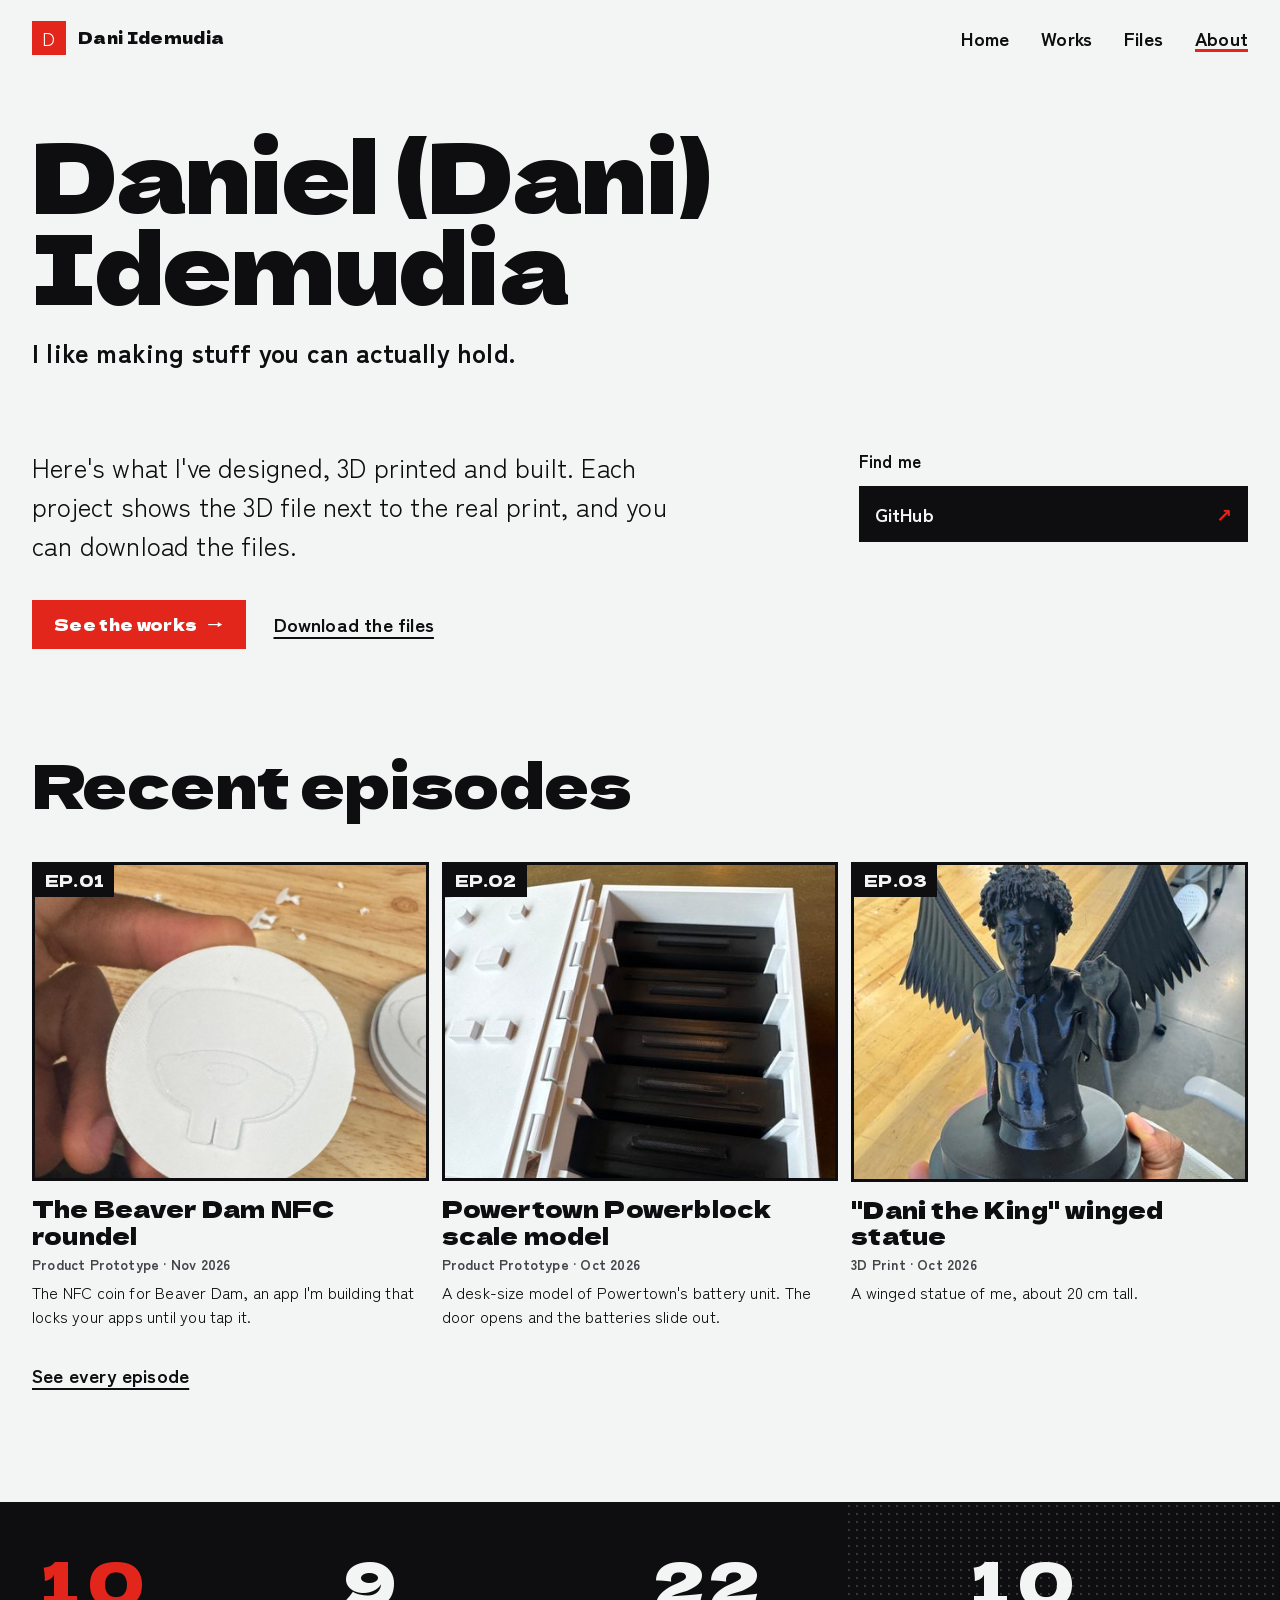
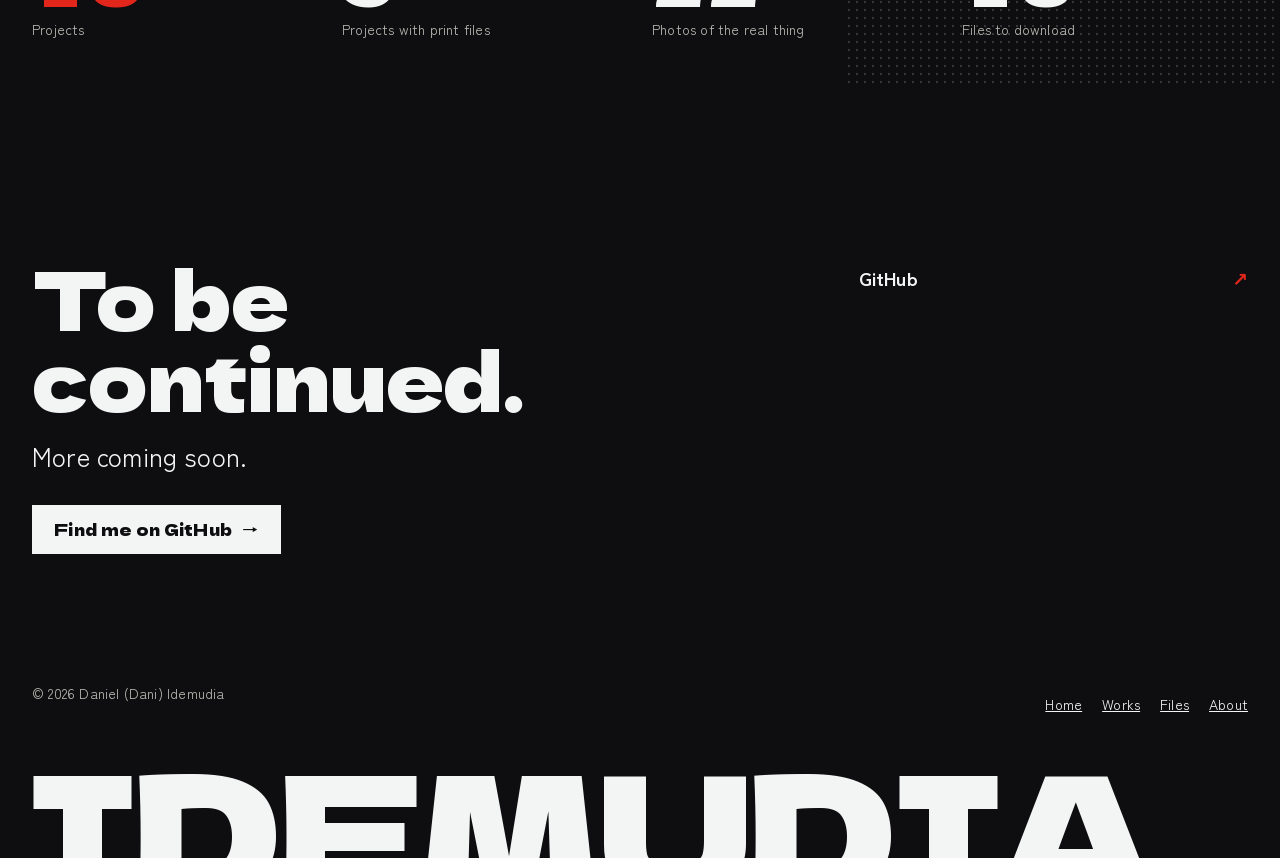
==== commit f73f96a7: "Rewrite project text: shorter, plainer, in Dani's voice Co-Authored-By: Claude Opus 5.5 <noreply@ant" ====
--- a/about.html
+++ b/about.html
@@ -67,7 +67,7 @@
     <div class="end-top">
       <div class="end-invite">
         <h2 class="end-title" id="end-title">To be continued.</h2>
-        <p class="end-line">The next episode is the one I build at Foundry.</p>
+        <p class="end-line">More coming soon.</p>
         <a class="btn btn--paper" href="about.html" data-bind="primary-contact">Say hello</a>
       </div>
       <ul class="end-links" data-bind="links"></ul>
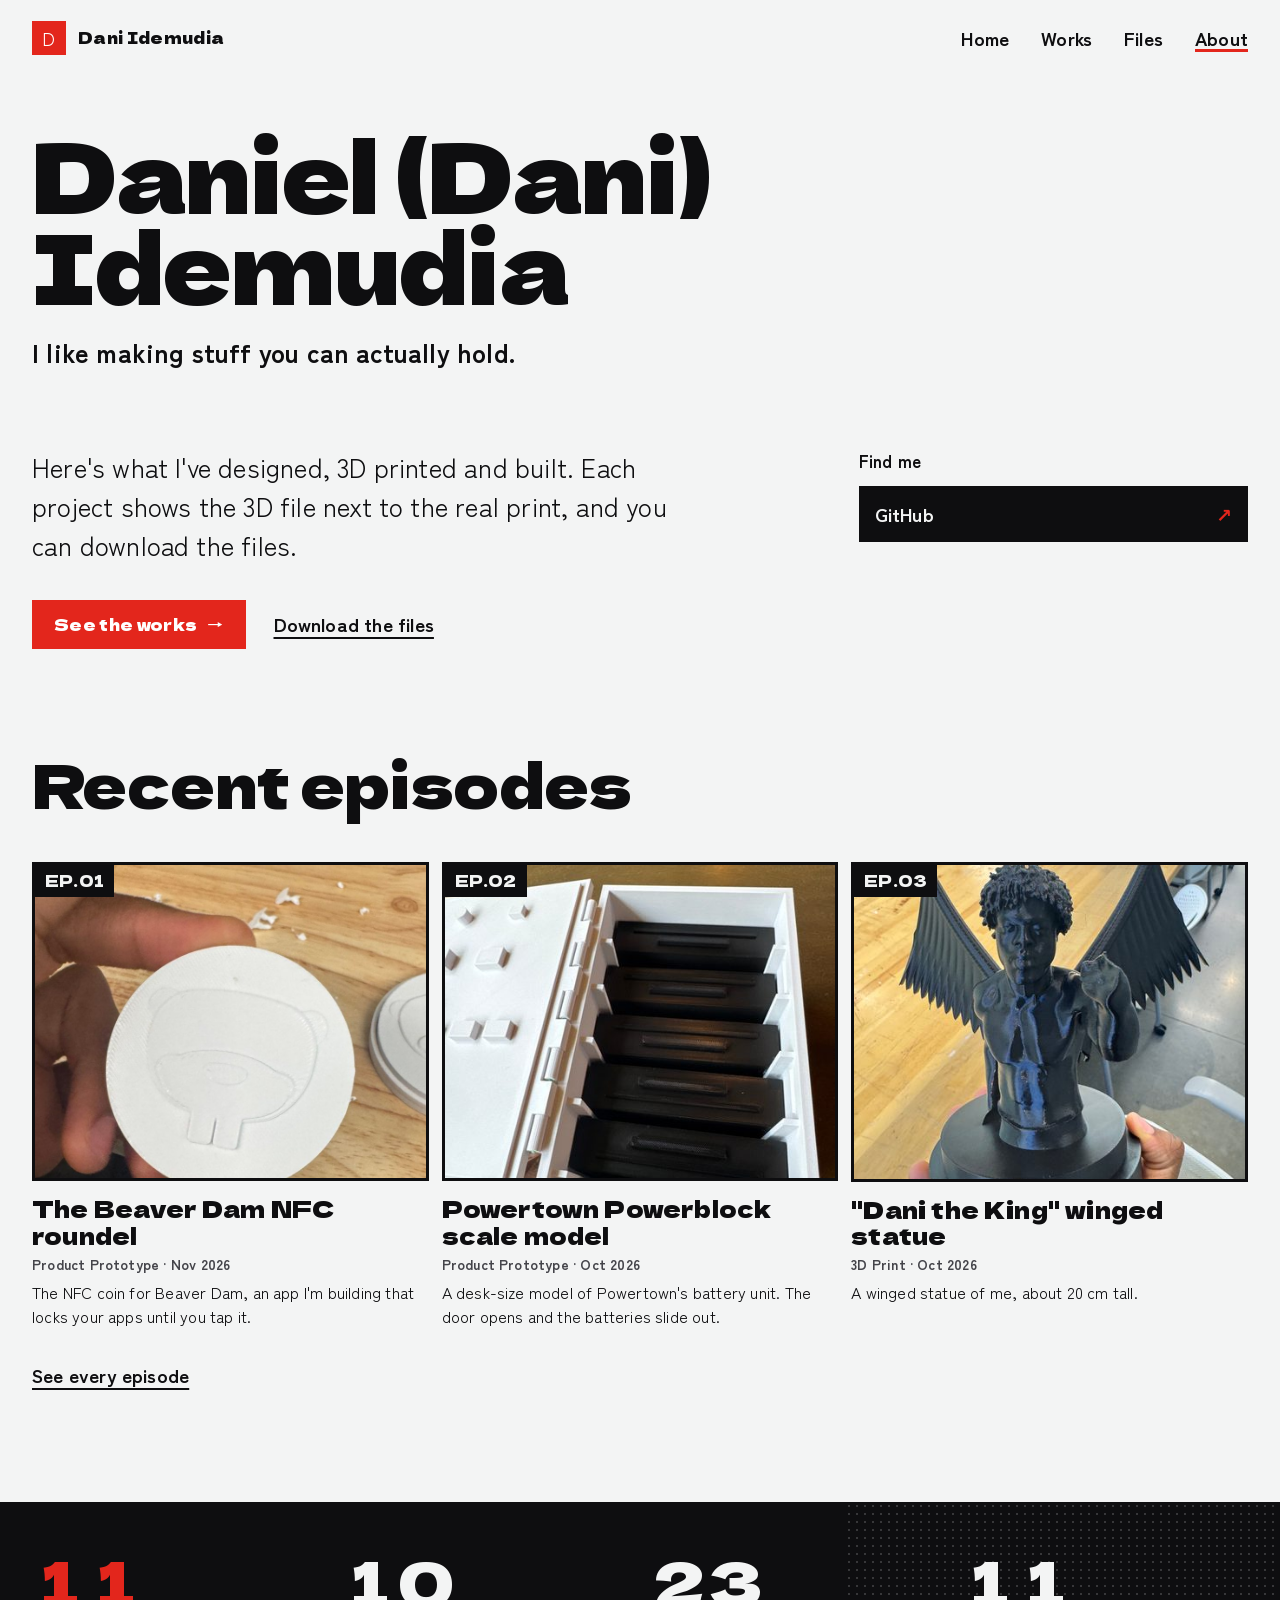
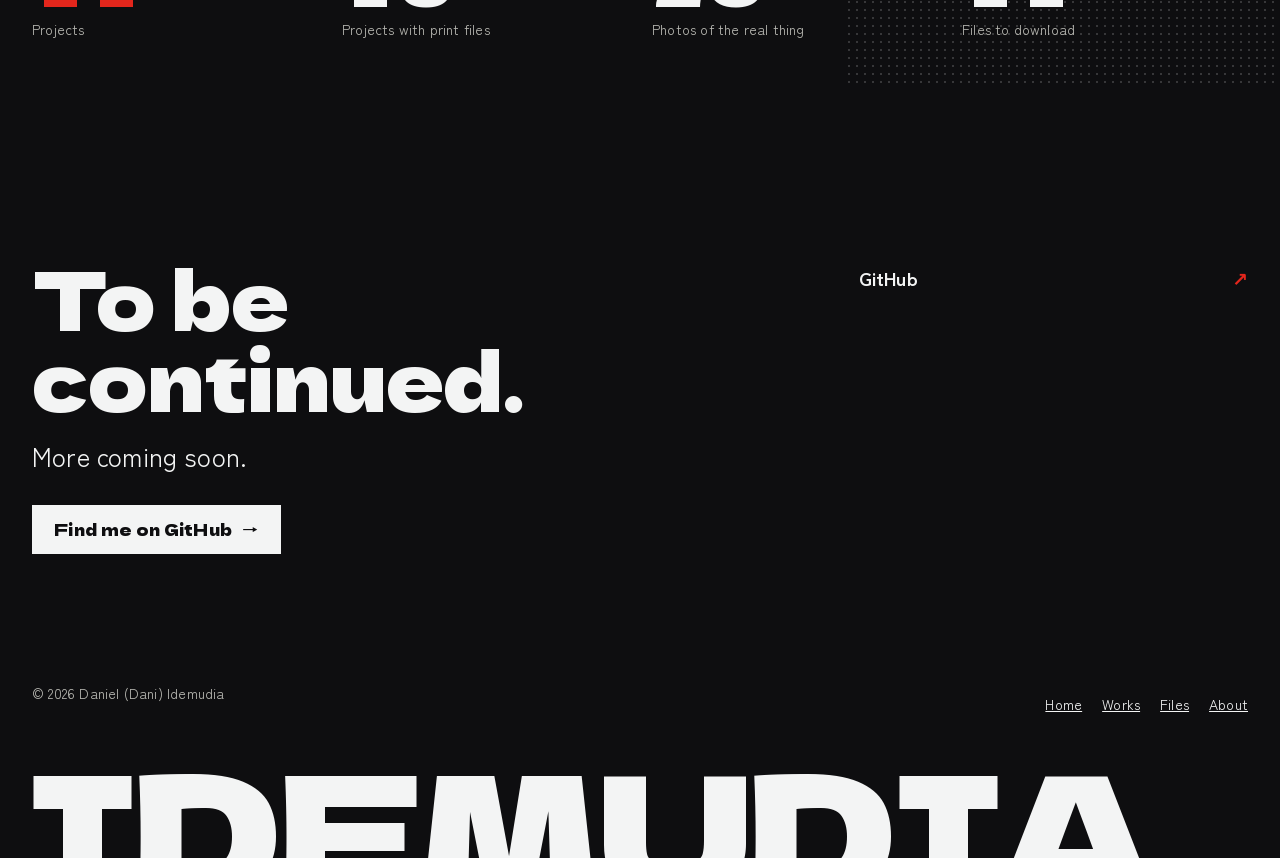
==== commit 5fb025fd: "Add blackout curtain hook; make headings editable from projects.json Co-Authored-By: Claude Opus 5.5" ====
--- a/about.html
+++ b/about.html
@@ -41,21 +41,21 @@
       <div class="about-text">
         <p data-bind="intro"></p>
         <div class="hero-actions">
-          <a class="btn" href="./#works">See the works</a>
-          <a class="link-arrow" href="files.html">Download the files</a>
+          <a class="btn" href="./#works" data-text="heroButton">See the works</a>
+          <a class="link-arrow" href="files.html" data-text="heroFilesLink">Download the files</a>
         </div>
       </div>
       <aside class="about-links" aria-labelledby="about-links-title">
-        <h2 class="about-links-title" id="about-links-title">Find me</h2>
+        <h2 class="about-links-title" id="about-links-title" data-text="aboutLinksHeading">Find me</h2>
         <ul data-bind="about-links"></ul>
       </aside>
     </div>
     <section class="about-work" aria-labelledby="about-work-title">
       <div class="sec-head">
-        <h2 class="sec-title" id="about-work-title">Recent episodes</h2>
+        <h2 class="sec-title" id="about-work-title" data-text="aboutRecentHeading">Recent episodes</h2>
       </div>
       <ol class="cards" data-bind="about-cards"></ol>
-      <p class="about-work-more"><a class="link-arrow" href="./#works">See every episode</a></p>
+      <p class="about-work-more"><a class="link-arrow" href="./#works" data-text="aboutRecentLink">See every episode</a></p>
     </section>
     <section class="glance glance--inline" aria-label="At a glance">
       <dl class="glance-list" data-bind="glance"></dl>
@@ -66,8 +66,8 @@
   <footer class="end" id="contact" aria-labelledby="end-title">
     <div class="end-top">
       <div class="end-invite">
-        <h2 class="end-title" id="end-title">To be continued.</h2>
-        <p class="end-line">More coming soon.</p>
+        <h2 class="end-title" id="end-title" data-text="footerHeading">To be continued.</h2>
+        <p class="end-line" data-text="footerLine">More coming soon.</p>
         <a class="btn btn--paper" href="about.html" data-bind="primary-contact">Say hello</a>
       </div>
       <ul class="end-links" data-bind="links"></ul>
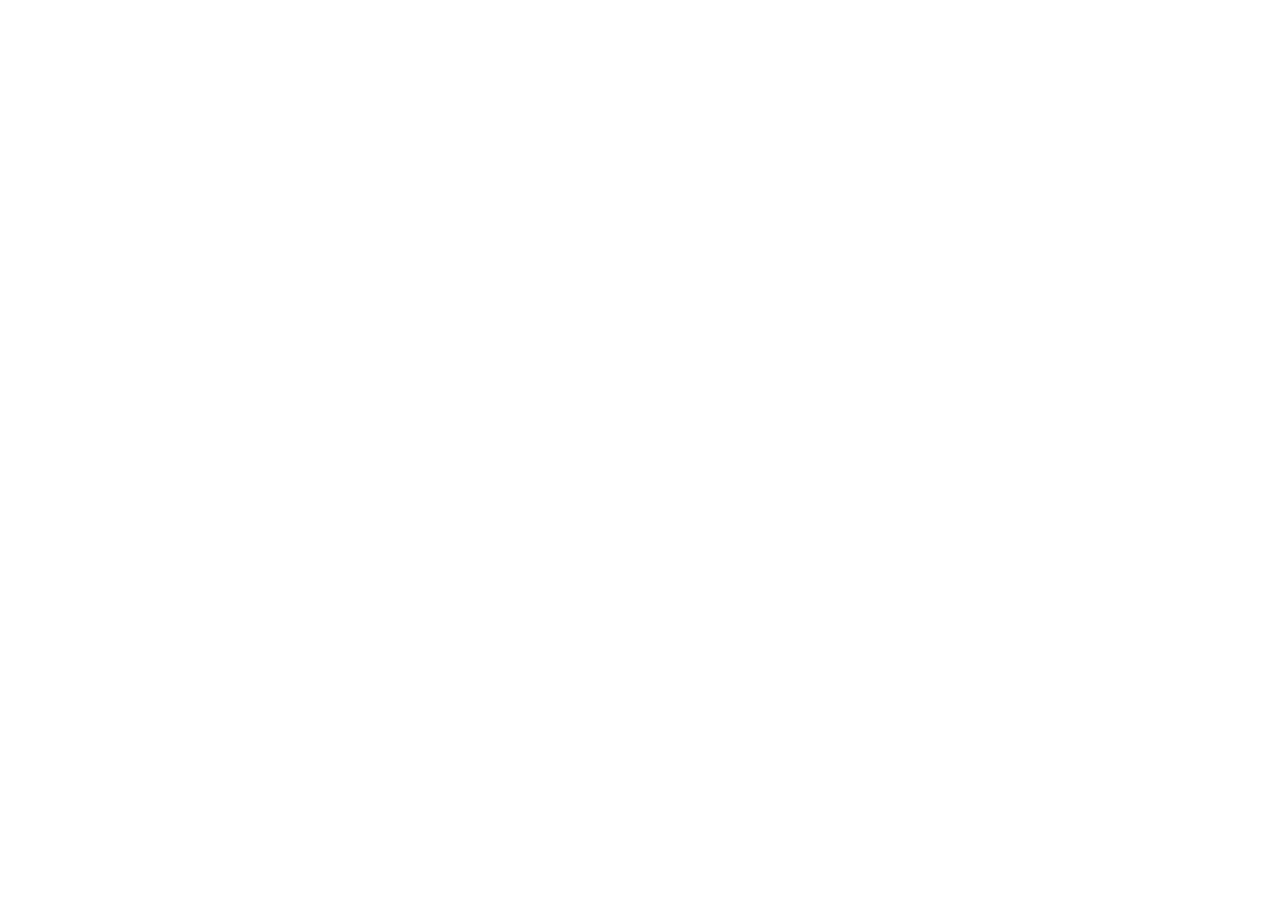
==== commit 83b8b71f: "Redirect to thonkingcap.dev/portfolio; keep print files here Co-Authored-By: Claude Opus 5.5 <norepl" ====
--- a/about.html
+++ b/about.html
@@ -2,86 +2,11 @@
 <html lang="en">
 <head>
   <meta charset="utf-8">
-  <meta name="viewport" content="width=device-width, initial-scale=1, viewport-fit=cover">
-  <title>About · Dani Idemudia</title>
-  <meta name="description" content="About Daniel (Dani) Idemudia, maker of prints, prototypes and machines.">
-  <meta property="og:title" content="About · Dani Idemudia">
-  <meta property="og:description" content="About Daniel (Dani) Idemudia, maker of prints, prototypes and machines.">
-  <meta property="og:type" content="website">
-  <meta name="theme-color" content="#0e0e10">
-  <link rel="icon" href="data:image/svg+xml,%3Csvg xmlns='http://www.w3.org/2000/svg' viewBox='0 0 64 64'%3E%3Crect width='64' height='64' fill='%23e3261c'/%3E%3Ctext x='32' y='46' font-size='40' text-anchor='middle' fill='%23fff' font-family='sans-serif' font-weight='700'%3E%E4%BD%9C%3C/text%3E%3C/svg%3E">
-  <link rel="preconnect" href="https://fonts.googleapis.com">
-  <link rel="preconnect" href="https://fonts.gstatic.com" crossorigin>
-  <link rel="stylesheet" href="https://fonts.googleapis.com/css2?family=Dela+Gothic+One&family=Zen+Kaku+Gothic+New:wght@400;700&display=swap">
-  <link rel="stylesheet" href="styles.css">
-  <script src="app.js" defer></script>
+  <title>Moved to thonkingcap.dev/portfolio</title>
+  <meta http-equiv="refresh" content="0; url=https://thonkingcap.dev/portfolio">
+  <link rel="canonical" href="https://thonkingcap.dev/portfolio">
 </head>
-<body data-page="about">
-  <a class="skip" href="#main">Skip to content</a>
-
-  <header class="bar">
-    <a class="bar-mark" href="./">
-      <span class="bar-seal" aria-hidden="true">D</span>
-      <span class="bar-name" data-bind="short-name">Dani Idemudia</span>
-    </a>
-    <nav class="bar-nav" aria-label="Main">
-      <a href="./">Home</a>
-      <a href="./#works">Works</a>
-      <a href="files.html">Files</a>
-      <a href="about.html" aria-current="page">About</a>
-    </nav>
-  </header>
-
-  <main id="main" class="about">
-    <header class="page-head">
-      <h1 class="page-title" data-bind="about-name">Daniel (Dani) Idemudia</h1>
-      <p class="page-lead" data-bind="tagline"></p>
-    </header>
-    <div class="about-body">
-      <div class="about-text">
-        <p data-bind="intro"></p>
-        <div class="hero-actions">
-          <a class="btn" href="./#works" data-text="heroButton">See the works</a>
-          <a class="link-arrow" href="files.html" data-text="heroFilesLink">Download the files</a>
-        </div>
-      </div>
-      <aside class="about-links" aria-labelledby="about-links-title">
-        <h2 class="about-links-title" id="about-links-title" data-text="aboutLinksHeading">Find me</h2>
-        <ul data-bind="about-links"></ul>
-      </aside>
-    </div>
-    <section class="about-work" aria-labelledby="about-work-title">
-      <div class="sec-head">
-        <h2 class="sec-title" id="about-work-title" data-text="aboutRecentHeading">Recent episodes</h2>
-      </div>
-      <ol class="cards" data-bind="about-cards"></ol>
-      <p class="about-work-more"><a class="link-arrow" href="./#works" data-text="aboutRecentLink">See every episode</a></p>
-    </section>
-    <section class="glance glance--inline" aria-label="At a glance">
-      <dl class="glance-list" data-bind="glance"></dl>
-    </section>
-      <noscript><p class="notice">This portfolio builds its pages from <a href="projects.json">projects.json</a> with a little JavaScript. Turn scripts on to see the work.</p></noscript>
-  </main>
-
-  <footer class="end" id="contact" aria-labelledby="end-title">
-    <div class="end-top">
-      <div class="end-invite">
-        <h2 class="end-title" id="end-title" data-text="footerHeading">To be continued.</h2>
-        <p class="end-line" data-text="footerLine">More coming soon.</p>
-        <a class="btn btn--paper" href="about.html" data-bind="primary-contact">Say hello</a>
-      </div>
-      <ul class="end-links" data-bind="links"></ul>
-    </div>
-    <div class="end-legal">
-      <span data-bind="copyright">© Dani Idemudia</span>
-      <nav class="end-nav" aria-label="Footer">
-        <a href="./">Home</a>
-        <a href="./#works">Works</a>
-        <a href="files.html">Files</a>
-        <a href="about.html">About</a>
-      </nav>
-    </div>
-    <p class="end-name" aria-hidden="true" data-bind="end-name">IDEMUDIA</p>
-  </footer>
+<body>
+  <p>My portfolio moved to <a href="https://thonkingcap.dev/portfolio">thonkingcap.dev/portfolio</a>.</p>
 </body>
 </html>
